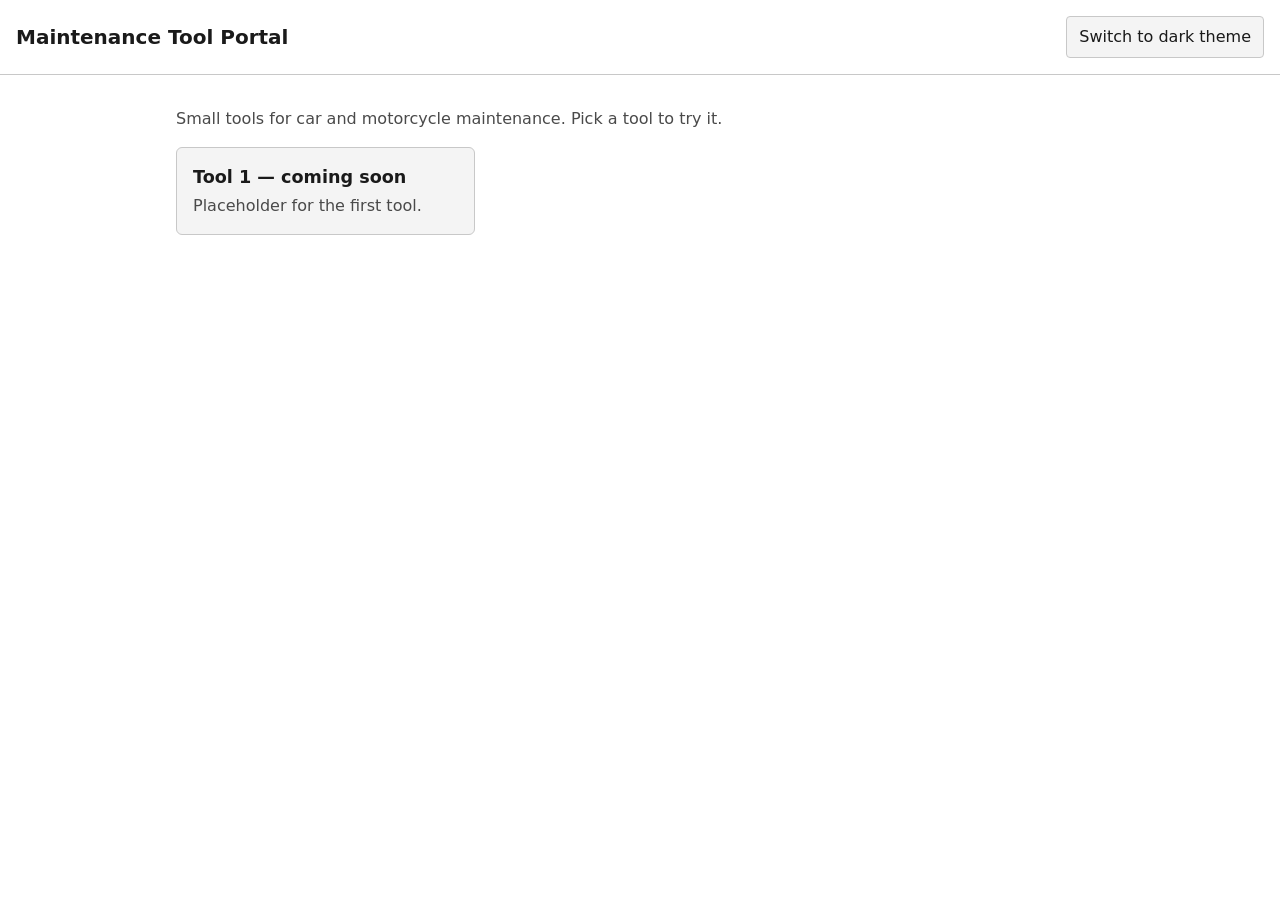
==== index.html @ 171be76b "Build portal homepage with placeholder tool card Co-Authored-By: Claude Sonnet 5.5 <noreply@anthropi" ====
<!DOCTYPE html>
<html lang="en" data-theme="light">
<head>
  <meta charset="utf-8">
  <meta name="viewport" content="width=device-width, initial-scale=1">
  <title>Maintenance Tool Portal</title>
  <link rel="stylesheet" href="css/style.css">
  <script src="js/theme.js"></script>
</head>
<body>
  <header class="site-header">
    <h1>Maintenance Tool Portal</h1>
    <button type="button" id="theme-toggle">Switch to dark theme</button>
  </header>

  <main>
    <p class="intro">Small tools for car and motorcycle maintenance. Pick a tool to try it.</p>

    <ul class="tool-grid">
      <li>
        <a class="tool-card" href="tools/tool-1.html">
          <h2>Tool 1 — coming soon</h2>
          <p>Placeholder for the first tool.</p>
        </a>
      </li>
    </ul>
  </main>
</body>
</html>
---- css/style.css ----
/* Simple, neutral styling. Colours live in variables so the theme can swap them. */
:root {
  --bg: #ffffff;
  --text: #1a1a1a;
  --muted: #4a4a4a;
  --border: #c8c8c8;
  --card-bg: #f4f4f4;
  --link: #0b5cad;
}

:root[data-theme="dark"] {
  --bg: #121212;
  --text: #f0f0f0;
  --muted: #c4c4c4;
  --border: #4a4a4a;
  --card-bg: #1e1e1e;
  --link: #8ab4f8;
}

* {
  box-sizing: border-box;
}

body {
  margin: 0;
  background: var(--bg);
  color: var(--text);
  font-family: system-ui, sans-serif;
  line-height: 1.5;
}

a {
  color: var(--link);
}

.site-header {
  display: flex;
  flex-wrap: wrap;
  align-items: center;
  justify-content: space-between;
  gap: 0.75rem;
  padding: 1rem;
  border-bottom: 1px solid var(--border);
}

.site-header h1 {
  margin: 0;
  font-size: 1.25rem;
}

main {
  max-width: 60rem;
  margin: 0 auto;
  padding: 1rem;
}

.intro {
  color: var(--muted);
}

button {
  font: inherit;
  color: var(--text);
  background: var(--card-bg);
  border: 1px solid var(--border);
  border-radius: 4px;
  padding: 0.5rem 0.75rem;
  cursor: pointer;
}

/* One column on phones, more columns as the screen gets wider. */
.tool-grid {
  display: grid;
  grid-template-columns: 1fr;
  gap: 1rem;
  padding: 0;
  list-style: none;
}

.tool-card {
  display: block;
  height: 100%;
  padding: 1rem;
  background: var(--card-bg);
  border: 1px solid var(--border);
  border-radius: 6px;
  color: var(--text);
  text-decoration: none;
}

.tool-card:hover,
.tool-card:focus-visible {
  border-color: var(--link);
}

.tool-card h2 {
  margin: 0 0 0.25rem;
  font-size: 1.1rem;
}

.tool-card p {
  margin: 0;
  color: var(--muted);
}

@media (min-width: 600px) {
  .tool-grid {
    grid-template-columns: repeat(2, 1fr);
  }
}

@media (min-width: 900px) {
  .tool-grid {
    grid-template-columns: repeat(3, 1fr);
  }
}
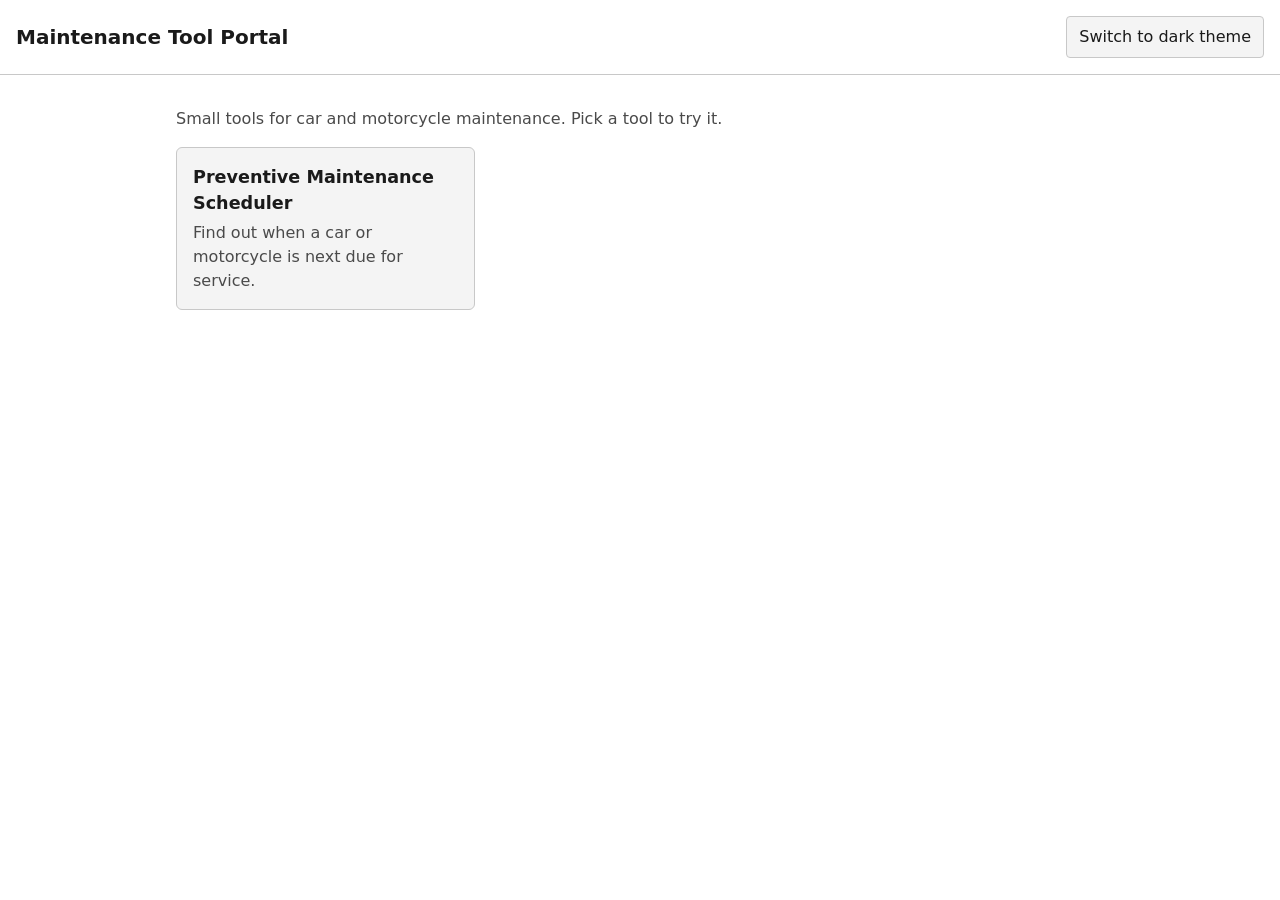
==== commit d8fe8be5: "Replace placeholder with Preventive Maintenance Scheduler Co-Authored-By: Claude Sonnet 5.5 <noreply" ====
--- a/index.html
+++ b/index.html
@@ -18,9 +18,9 @@
 
     <ul class="tool-grid">
       <li>
-        <a class="tool-card" href="tools/tool-1.html">
-          <h2>Tool 1 — coming soon</h2>
-          <p>Placeholder for the first tool.</p>
+        <a class="tool-card" href="tools/maintenance.html">
+          <h2>Preventive Maintenance Scheduler</h2>
+          <p>Find out when a car or motorcycle is next due for service.</p>
         </a>
       </li>
     </ul>
--- a/css/style.css
+++ b/css/style.css
@@ -114,3 +114,73 @@
     grid-template-columns: repeat(3, 1fr);
   }
 }
+
+/* Tool form and result */
+.tool-form {
+  max-width: 28rem;
+}
+
+.field {
+  margin-bottom: 1rem;
+}
+
+.field label {
+  display: block;
+  margin-bottom: 0.25rem;
+  font-weight: 600;
+}
+
+input,
+select {
+  display: block;
+  width: 100%;
+  font: inherit;
+  color: var(--text);
+  background: var(--bg);
+  border: 1px solid var(--border);
+  border-radius: 4px;
+  padding: 0.5rem;
+}
+
+button:focus-visible,
+input:focus-visible,
+select:focus-visible,
+a:focus-visible {
+  outline: 2px solid var(--link);
+  outline-offset: 2px;
+}
+
+.result {
+  max-width: 28rem;
+  margin-top: 1.5rem;
+}
+
+.result:not(:empty) {
+  padding: 1rem;
+  background: var(--card-bg);
+  border: 1px solid var(--border);
+  border-radius: 6px;
+}
+
+.result h2 {
+  margin: 0 0 0.5rem;
+  font-size: 1.1rem;
+}
+
+.result dl {
+  margin: 0;
+}
+
+.result dt {
+  color: var(--muted);
+}
+
+.result dd {
+  margin: 0 0 0.5rem;
+  font-weight: 600;
+}
+
+.result-error ul {
+  margin: 0;
+  padding-left: 1.25rem;
+}
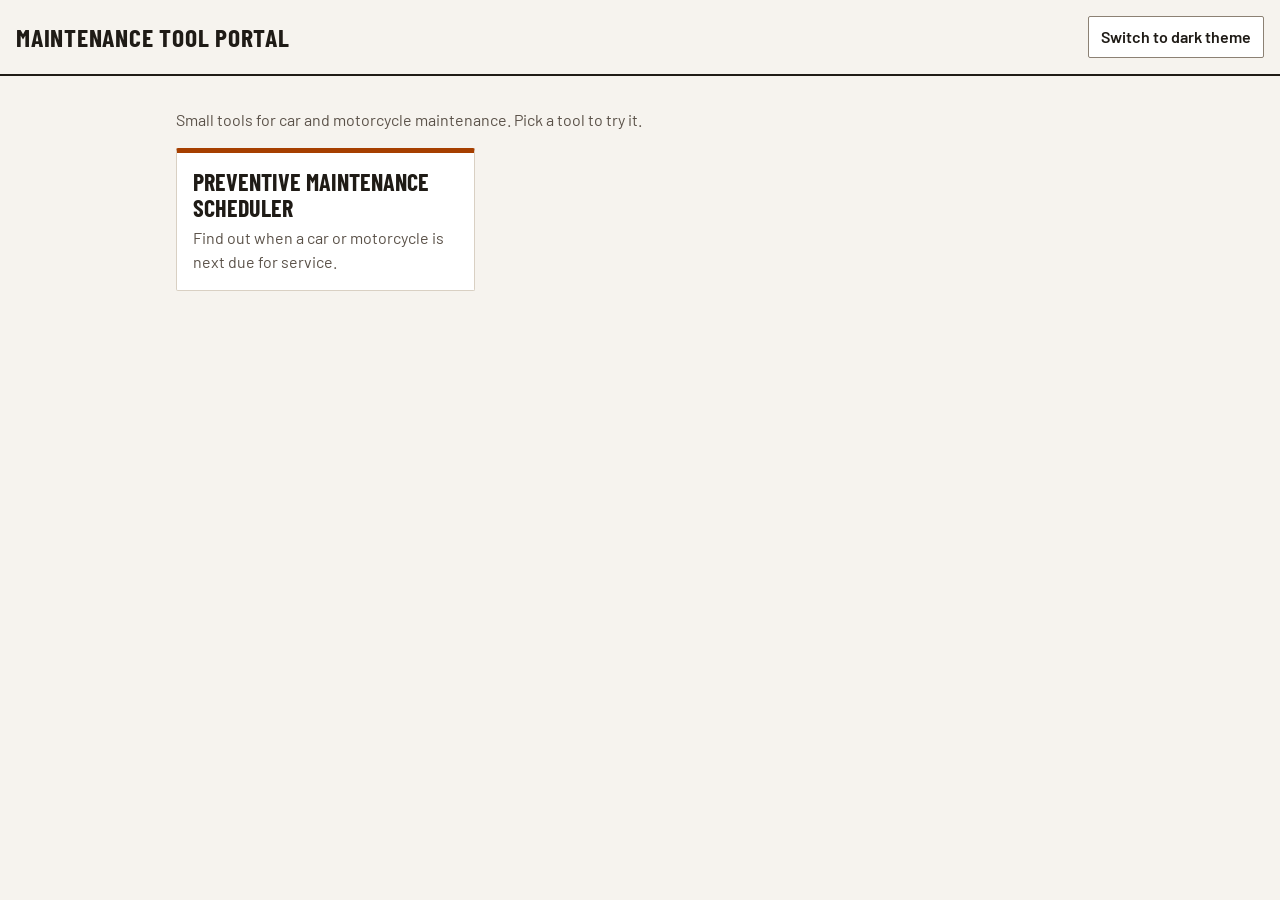
==== commit 19f37579: "Apply Workshop visual design Co-Authored-By: Claude Sonnet 5.5 <noreply@anthropic.com> Claude-Sessio" ====
--- a/index.html
+++ b/index.html
@@ -4,6 +4,8 @@
   <meta charset="utf-8">
   <meta name="viewport" content="width=device-width, initial-scale=1">
   <title>Maintenance Tool Portal</title>
+  <link rel="preconnect" href="https://fonts.googleapis.com">
+  <link rel="stylesheet" href="https://fonts.googleapis.com/css2?family=Barlow:wght@400;600&family=Barlow+Condensed:wght@600;700&display=swap">
   <link rel="stylesheet" href="css/style.css">
   <script src="js/theme.js"></script>
 </head>
--- a/css/style.css
+++ b/css/style.css
@@ -1,20 +1,30 @@
-/* Simple, neutral styling. Colours live in variables so the theme can swap them. */
+/* Workshop design: warm off-white, burnt orange accent, condensed uppercase headings.
+   Colours live in variables so the theme can swap them. */
 :root {
-  --bg: #ffffff;
-  --text: #1a1a1a;
-  --muted: #4a4a4a;
-  --border: #c8c8c8;
-  --card-bg: #f4f4f4;
-  --link: #0b5cad;
+  --bg: #f6f3ee;
+  --card: #ffffff;
+  --text: #1f1b16;
+  --muted: #5a5148;
+  --accent: #a63f00;
+  --onacc: #ffffff;
+  --border: #d9d0c3;
+  --field: #8c8174;
+  --link: #a63f00;
+
+  --font-heading: "Barlow Condensed", "Arial Narrow", sans-serif;
+  --font-body: "Barlow", system-ui, sans-serif;
 }
 
 :root[data-theme="dark"] {
-  --bg: #121212;
-  --text: #f0f0f0;
-  --muted: #c4c4c4;
-  --border: #4a4a4a;
-  --card-bg: #1e1e1e;
-  --link: #8ab4f8;
+  --bg: #1a1714;
+  --card: #25201b;
+  --text: #f2ece4;
+  --muted: #c2b8aa;
+  --accent: #ff9a4d;
+  --onacc: #1a1714;
+  --border: #4a4137;
+  --field: #8a7f72;
+  --link: #ff9a4d;
 }
 
 * {
@@ -25,12 +35,22 @@
   margin: 0;
   background: var(--bg);
   color: var(--text);
-  font-family: system-ui, sans-serif;
+  font-family: var(--font-body);
   line-height: 1.5;
+}
+
+h1,
+h2,
+h3 {
+  font-family: var(--font-heading);
+  font-weight: 700;
+  text-transform: uppercase;
+  line-height: 1.1;
 }
 
 a {
   color: var(--link);
+  font-weight: 600;
 }
 
 .site-header {
@@ -40,12 +60,13 @@
   justify-content: space-between;
   gap: 0.75rem;
   padding: 1rem;
-  border-bottom: 1px solid var(--border);
+  border-bottom: 2px solid var(--text);
 }
 
 .site-header h1 {
   margin: 0;
-  font-size: 1.25rem;
+  font-size: 1.6rem;
+  letter-spacing: 0.03em;
 }
 
 main {
@@ -60,12 +81,26 @@
 
 button {
   font: inherit;
-  color: var(--text);
-  background: var(--card-bg);
-  border: 1px solid var(--border);
-  border-radius: 4px;
+  font-weight: 600;
+  color: var(--text);
+  background: var(--card);
+  border: 1.5px solid var(--field);
+  border-radius: 2px;
   padding: 0.5rem 0.75rem;
   cursor: pointer;
+}
+
+/* The main action button (Calculate) uses the accent colour. */
+button[type="submit"] {
+  font-family: var(--font-heading);
+  font-size: 1.25rem;
+  text-transform: uppercase;
+  letter-spacing: 0.04em;
+  color: var(--onacc);
+  background: var(--accent);
+  border: 0;
+  min-height: 3rem;
+  padding: 0 1.5rem;
 }
 
 /* One column on phones, more columns as the screen gets wider. */
@@ -81,25 +116,27 @@
   display: block;
   height: 100%;
   padding: 1rem;
-  background: var(--card-bg);
+  background: var(--card);
   border: 1px solid var(--border);
-  border-radius: 6px;
+  border-top: 5px solid var(--accent);
+  border-radius: 2px;
   color: var(--text);
   text-decoration: none;
 }
 
 .tool-card:hover,
 .tool-card:focus-visible {
-  border-color: var(--link);
+  border-color: var(--accent);
 }
 
 .tool-card h2 {
   margin: 0 0 0.25rem;
-  font-size: 1.1rem;
+  font-size: 1.5rem;
 }
 
 .tool-card p {
   margin: 0;
+  font-weight: 400;
   color: var(--muted);
 }
 
@@ -136,17 +173,18 @@
   width: 100%;
   font: inherit;
   color: var(--text);
-  background: var(--bg);
-  border: 1px solid var(--border);
-  border-radius: 4px;
+  background: var(--card);
+  border: 1.5px solid var(--field);
+  border-radius: 2px;
   padding: 0.5rem;
+  min-height: 2.75rem;
 }
 
 button:focus-visible,
 input:focus-visible,
 select:focus-visible,
 a:focus-visible {
-  outline: 2px solid var(--link);
+  outline: 2px solid var(--accent);
   outline-offset: 2px;
 }
 
@@ -157,14 +195,14 @@
 
 .result:not(:empty) {
   padding: 1rem;
-  background: var(--card-bg);
+  background: var(--card);
   border: 1px solid var(--border);
-  border-radius: 6px;
+  border-radius: 2px;
 }
 
 .result h2 {
   margin: 0 0 0.5rem;
-  font-size: 1.1rem;
+  font-size: 1.4rem;
 }
 
 .result dl {
